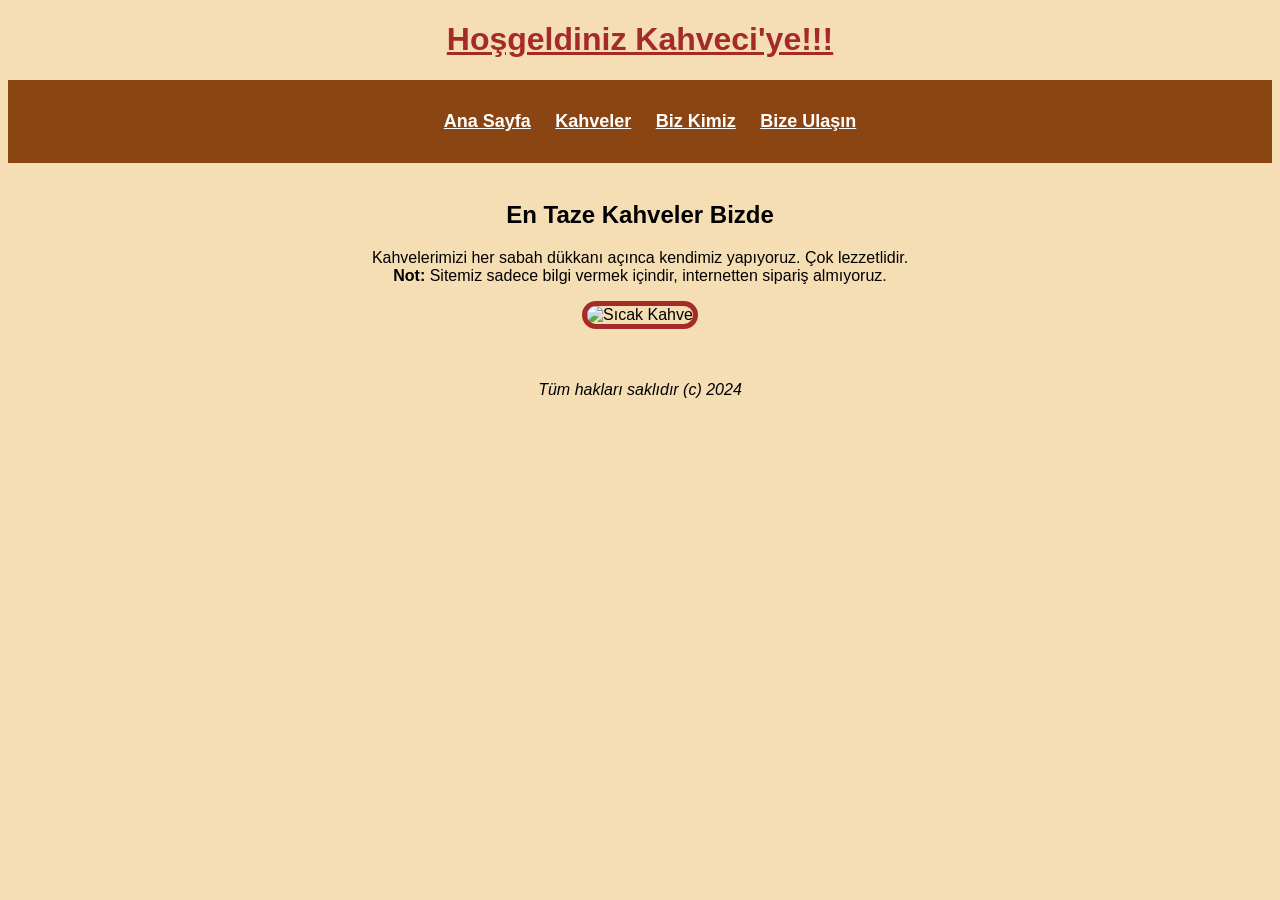
==== index.html @ 9e395629 "Add turk_kahvesi.jpg image file to the repository" ====
<!DOCTYPE html>
<html>
<head>
    <title>Benim Kahve Sitem</title>
    <link rel="stylesheet" type="text/css" href="style.css">
</head>
<body>

    <h1 id="ana-baslik">Hoşgeldiniz Kahveci'ye!!!</h1>

    <div class="menu-alani">
        <ul>
            <li><a href="index.html">Ana Sayfa</a></li>
            <li><a href="kahveler.html">Kahveler</a></li>
            <li><a href="hakkimizda.html">Biz Kimiz</a></li>
            <li><a href="iletisim.html">Bize Ulaşın</a></li>
        </ul>
    </div>

    <br>

    <h2>En Taze Kahveler Bizde</h2>
    <p>Kahvelerimizi her sabah dükkanı açınca kendimiz yapıyoruz. Çok lezzetlidir.<br>
    <b>Not:</b> Sitemiz sadece bilgi vermek içindir, internetten sipariş almıyoruz.</p>

    <img src="https://images.unsplash.com/photo-1497935586351-b67a49e012bf?w=400" alt="Sıcak Kahve">

    <br><br><br>
    
    <p><i>Tüm hakları saklıdır (c) 2024</i></p>

    <script src="script.js"></script>
</body>
</html>
---- style.css ----
body {
    background-color: wheat; 
    font-family: Arial;
    text-align: center; 
}

#ana-baslik {
    color: brown;
    text-decoration: underline;
}

.menu-alani {
    background-color: saddlebrown;
    padding: 15px;
}

ul li {
    display: inline; 
    margin-right: 20px;
}

a {
    color: white;
    font-size: 18px;
    font-weight: bold;
}

img {
    border: 5px solid brown;
    border-radius: 20px; 
}

/* Yeni eklenen tablo ayarları */
table {
    background-color: bisque;
    margin: auto; /* Ortalamak için internetten baktım */
    border-collapse: collapse;
}

th {
    background-color: burlywood;
    color: black;
    padding: 10px;
}

td {
    padding: 10px;
}

#siparis-butonu {
    background-color: gray;
    color: white;
    font-size: 16px;
    padding: 10px;
    cursor: pointer;
}
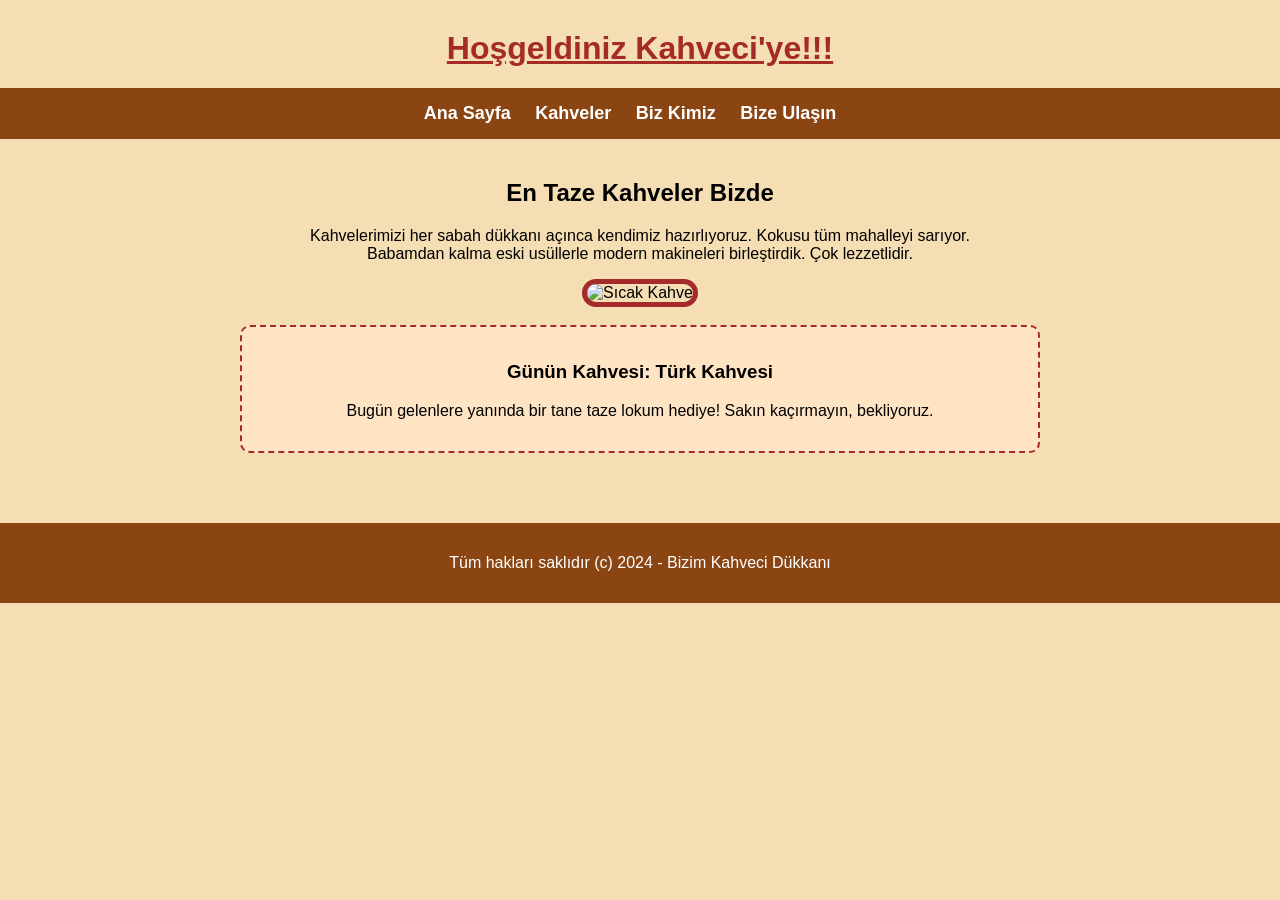
==== commit 1aedb1b7: "refactor: redesign website layout, update content, and implement functional contact form validation" ====
--- a/index.html
+++ b/index.html
@@ -1,9 +1,11 @@
 <!DOCTYPE html>
 <html>
+
 <head>
     <title>Benim Kahve Sitem</title>
     <link rel="stylesheet" type="text/css" href="style.css">
 </head>
+
 <body>
 
     <h1 id="ana-baslik">Hoşgeldiniz Kahveci'ye!!!</h1>
@@ -17,18 +19,26 @@
         </ul>
     </div>
 
-    <br>
+    <div class="icerik">
+        <h2>En Taze Kahveler Bizde</h2>
+        <p>Kahvelerimizi her sabah dükkanı açınca kendimiz hazırlıyoruz. Kokusu tüm mahalleyi sarıyor. <br>
+            Babamdan kalma eski usüllerle modern makineleri birleştirdik. Çok lezzetlidir.</p>
 
-    <h2>En Taze Kahveler Bizde</h2>
-    <p>Kahvelerimizi her sabah dükkanı açınca kendimiz yapıyoruz. Çok lezzetlidir.<br>
-    <b>Not:</b> Sitemiz sadece bilgi vermek içindir, internetten sipariş almıyoruz.</p>
+        <img src="https://images.unsplash.com/photo-1497935586351-b67a49e012bf?w=400" alt="Sıcak Kahve">
 
-    <img src="https://images.unsplash.com/photo-1497935586351-b67a49e012bf?w=400" alt="Sıcak Kahve">
+        <br><br>
 
-    <br><br><br>
-    
-    <p><i>Tüm hakları saklıdır (c) 2024</i></p>
+        <div style="background-color: bisque; border: 2px dashed brown; padding: 15px; border-radius: 10px;">
+            <h3>Günün Kahvesi: Türk Kahvesi</h3>
+            <p>Bugün gelenlere yanında bir tane taze lokum hediye! Sakın kaçırmayın, bekliyoruz.</p>
+        </div>
+    </div>
+
+    <footer>
+        <p>Tüm hakları saklıdır (c) 2024 - Bizim Kahveci Dükkanı</p>
+    </footer>
 
     <script src="script.js"></script>
 </body>
+
 </html>
--- a/style.css
+++ b/style.css
@@ -1,12 +1,15 @@
 body {
-    background-color: wheat; 
-    font-family: Arial;
-    text-align: center; 
+    background-color: wheat;
+    font-family: Arial, sans-serif;
+    text-align: center;
+    margin: 0;
+    padding: 0;
 }
 
 #ana-baslik {
     color: brown;
     text-decoration: underline;
+    margin-top: 30px;
 }
 
 .menu-alani {
@@ -14,8 +17,13 @@
     padding: 15px;
 }
 
+ul {
+    padding: 0;
+    margin: 0;
+}
+
 ul li {
-    display: inline; 
+    display: inline;
     margin-right: 20px;
 }
 
@@ -23,17 +31,24 @@
     color: white;
     font-size: 18px;
     font-weight: bold;
+    text-decoration: none;
+}
+
+a:hover {
+    text-decoration: underline;
+    color: yellow;
 }
 
 img {
     border: 5px solid brown;
-    border-radius: 20px; 
+    border-radius: 20px;
+    max-width: 100%;
+    height: auto;
 }
 
-/* Yeni eklenen tablo ayarları */
 table {
     background-color: bisque;
-    margin: auto; /* Ortalamak için internetten baktım */
+    margin: auto;
     border-collapse: collapse;
 }
 
@@ -48,9 +63,28 @@
 }
 
 #siparis-butonu {
-    background-color: gray;
+    background-color: brown;
     color: white;
     font-size: 16px;
-    padding: 10px;
+    padding: 10px 20px;
     cursor: pointer;
+    border: none;
+    border-radius: 5px;
+}
+
+#siparis-butonu:hover {
+    background-color: saddlebrown;
+}
+
+.icerik {
+    padding: 20px;
+    max-width: 800px;
+    margin: auto;
+}
+
+footer {
+    background-color: saddlebrown;
+    color: white;
+    padding: 15px;
+    margin-top: 50px;
 }
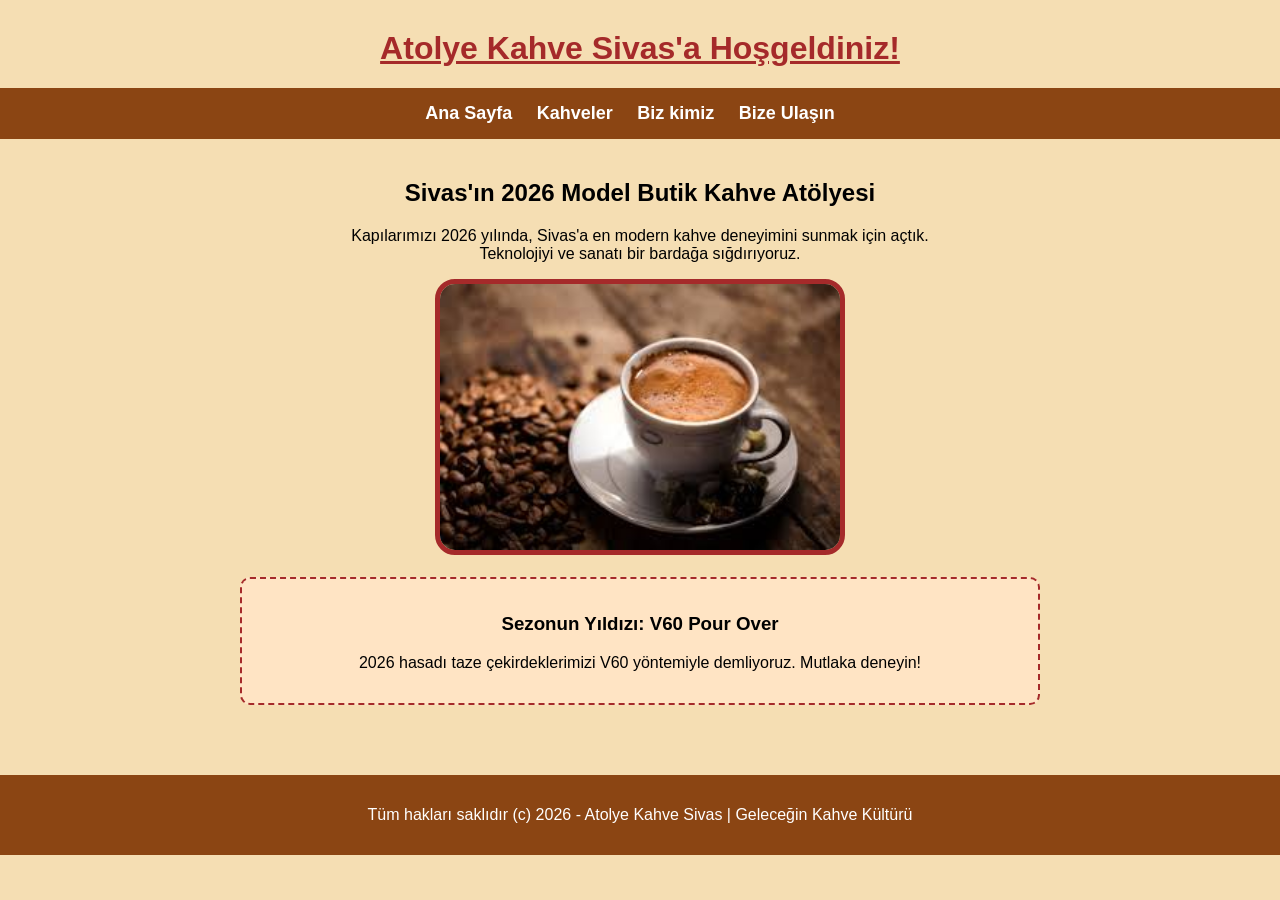
==== commit 5ec5f62c: "feat: rebrand website as Atolye Kahve Sivas with updated menu, assets, and messaging." ====
--- a/index.html
+++ b/index.html
@@ -2,40 +2,40 @@
 <html>
 
 <head>
-    <title>Benim Kahve Sitem</title>
+    <title>Atolye Kahve Sivas - 2026 Yeni Nesil Butik Kahve</title>
     <link rel="stylesheet" type="text/css" href="style.css">
 </head>
 
 <body>
 
-    <h1 id="ana-baslik">Hoşgeldiniz Kahveci'ye!!!</h1>
+    <h1 id="ana-baslik">Atolye Kahve Sivas'a Hoşgeldiniz!</h1>
 
     <div class="menu-alani">
         <ul>
             <li><a href="index.html">Ana Sayfa</a></li>
             <li><a href="kahveler.html">Kahveler</a></li>
-            <li><a href="hakkimizda.html">Biz Kimiz</a></li>
+            <li><a href="hakkimizda.html">Biz kimiz</a></li>
             <li><a href="iletisim.html">Bize Ulaşın</a></li>
         </ul>
     </div>
 
     <div class="icerik">
-        <h2>En Taze Kahveler Bizde</h2>
-        <p>Kahvelerimizi her sabah dükkanı açınca kendimiz hazırlıyoruz. Kokusu tüm mahalleyi sarıyor. <br>
-            Babamdan kalma eski usüllerle modern makineleri birleştirdik. Çok lezzetlidir.</p>
+        <h2>Sivas'ın 2026 Model Butik Kahve Atölyesi</h2>
+        <p>Kapılarımızı 2026 yılında, Sivas'a en modern kahve deneyimini sunmak için açtık. <br>
+            Teknolojiyi ve sanatı bir bardağa sığdırıyoruz.</p>
 
-        <img src="https://images.unsplash.com/photo-1497935586351-b67a49e012bf?w=400" alt="Sıcak Kahve">
+        <img src="turk_kahvesi.jpg" alt="Butik Kahve Çeşitleri" style="width: 400px;">
 
         <br><br>
 
         <div style="background-color: bisque; border: 2px dashed brown; padding: 15px; border-radius: 10px;">
-            <h3>Günün Kahvesi: Türk Kahvesi</h3>
-            <p>Bugün gelenlere yanında bir tane taze lokum hediye! Sakın kaçırmayın, bekliyoruz.</p>
+            <h3>Sezonun Yıldızı: V60 Pour Over</h3>
+            <p>2026 hasadı taze çekirdeklerimizi V60 yöntemiyle demliyoruz. Mutlaka deneyin!</p>
         </div>
     </div>
 
     <footer>
-        <p>Tüm hakları saklıdır (c) 2024 - Bizim Kahveci Dükkanı</p>
+        <p>Tüm hakları saklıdır (c) 2026 - Atolye Kahve Sivas | Geleceğin Kahve Kültürü</p>
     </footer>
 
     <script src="script.js"></script>
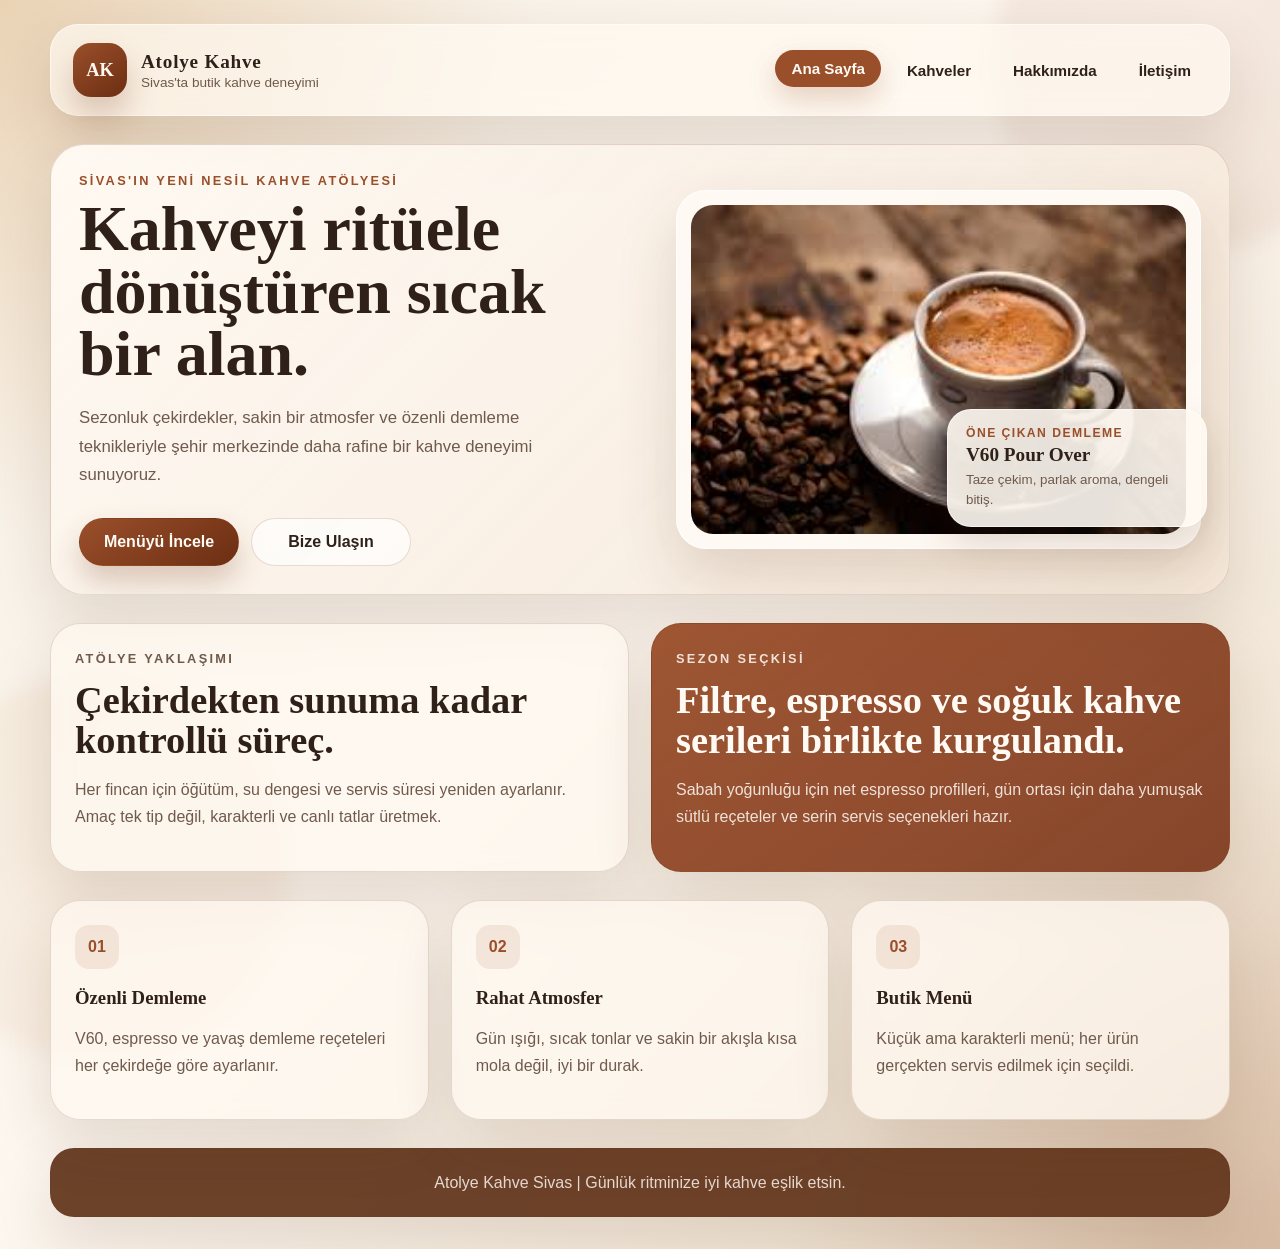
==== commit 3d5662c9: "refactor: modernize website layout and structure with responsive design and improved navigation comp" ====
--- a/index.html
+++ b/index.html
@@ -1,44 +1,105 @@
 <!DOCTYPE html>
-<html>
+<html lang="tr">
+<head>
+    <meta charset="UTF-8">
+    <meta name="viewport" content="width=device-width, initial-scale=1.0">
+    <title>Atolye Kahve Sivas | Butik Kahve Deneyimi</title>
+    <link rel="stylesheet" href="style.css">
+</head>
+<body class="page-home">
+    <div class="site-shell">
+        <header class="site-header" data-reveal="fade-down">
+            <a class="brand" href="index.html">
+                <span class="brand-mark">AK</span>
+                <span>
+                    <strong>Atolye Kahve</strong>
+                    <small>Sivas'ta butik kahve deneyimi</small>
+                </span>
+            </a>
 
-<head>
-    <title>Atolye Kahve Sivas - 2026 Yeni Nesil Butik Kahve</title>
-    <link rel="stylesheet" type="text/css" href="style.css">
-</head>
+            <nav class="menu-alani" aria-label="Ana menü">
+                <ul>
+                    <li><a class="is-active" href="index.html">Ana Sayfa</a></li>
+                    <li><a href="kahveler.html">Kahveler</a></li>
+                    <li><a href="hakkimizda.html">Hakkımızda</a></li>
+                    <li><a href="iletisim.html">İletişim</a></li>
+                </ul>
+            </nav>
+        </header>
 
-<body>
+        <main>
+            <section class="hero" data-reveal="fade-up">
+                <div class="hero-copy">
+                    <p class="eyebrow">Sivas'ın yeni nesil kahve atölyesi</p>
+                    <h1 id="ana-baslik">Kahveyi ritüele dönüştüren sıcak bir alan.</h1>
+                    <p class="hero-text">
+                        Sezonluk çekirdekler, sakin bir atmosfer ve özenli demleme teknikleriyle
+                        şehir merkezinde daha rafine bir kahve deneyimi sunuyoruz.
+                    </p>
+                    <div class="hero-actions">
+                        <a class="button button-primary" href="kahveler.html">Menüyü İncele</a>
+                        <a class="button button-secondary" href="iletisim.html">Bize Ulaşın</a>
+                    </div>
+                </div>
 
-    <h1 id="ana-baslik">Atolye Kahve Sivas'a Hoşgeldiniz!</h1>
+                <div class="hero-visual">
+                    <div class="image-card">
+                        <img src="turk_kahvesi.jpg" alt="Atolye Kahve'de servis edilen kahve çeşitleri">
+                    </div>
+                    <div class="floating-note">
+                        <span>Öne çıkan demleme</span>
+                        <strong>V60 Pour Over</strong>
+                        <small>Taze çekim, parlak aroma, dengeli bitiş.</small>
+                    </div>
+                </div>
+            </section>
 
-    <div class="menu-alani">
-        <ul>
-            <li><a href="index.html">Ana Sayfa</a></li>
-            <li><a href="kahveler.html">Kahveler</a></li>
-            <li><a href="hakkimizda.html">Biz kimiz</a></li>
-            <li><a href="iletisim.html">Bize Ulaşın</a></li>
-        </ul>
+            <section class="info-grid" data-reveal="fade-up">
+                <article class="panel">
+                    <p class="panel-kicker">Atölye yaklaşımı</p>
+                    <h2>Çekirdekten sunuma kadar kontrollü süreç.</h2>
+                    <p>
+                        Her fincan için öğütüm, su dengesi ve servis süresi yeniden ayarlanır.
+                        Amaç tek tip değil, karakterli ve canlı tatlar üretmek.
+                    </p>
+                </article>
+
+                <article class="panel accent-panel">
+                    <p class="panel-kicker">Sezon seçkisi</p>
+                    <h2>Filtre, espresso ve soğuk kahve serileri birlikte kurgulandı.</h2>
+                    <p>
+                        Sabah yoğunluğu için net espresso profilleri, gün ortası için daha yumuşak
+                        sütlü reçeteler ve serin servis seçenekleri hazır.
+                    </p>
+                </article>
+            </section>
+
+            <section class="feature-grid">
+                <article class="feature-card" data-reveal="fade-up">
+                    <span class="feature-index">01</span>
+                    <h3>Özenli Demleme</h3>
+                    <p>V60, espresso ve yavaş demleme reçeteleri her çekirdeğe göre ayarlanır.</p>
+                </article>
+
+                <article class="feature-card" data-reveal="fade-up" data-delay="120">
+                    <span class="feature-index">02</span>
+                    <h3>Rahat Atmosfer</h3>
+                    <p>Gün ışığı, sıcak tonlar ve sakin bir akışla kısa mola değil, iyi bir durak.</p>
+                </article>
+
+                <article class="feature-card" data-reveal="fade-up" data-delay="240">
+                    <span class="feature-index">03</span>
+                    <h3>Butik Menü</h3>
+                    <p>Küçük ama karakterli menü; her ürün gerçekten servis edilmek için seçildi.</p>
+                </article>
+            </section>
+        </main>
+
+        <footer>
+            <p>Atolye Kahve Sivas | Günlük ritminize iyi kahve eşlik etsin.</p>
+        </footer>
     </div>
-
-    <div class="icerik">
-        <h2>Sivas'ın 2026 Model Butik Kahve Atölyesi</h2>
-        <p>Kapılarımızı 2026 yılında, Sivas'a en modern kahve deneyimini sunmak için açtık. <br>
-            Teknolojiyi ve sanatı bir bardağa sığdırıyoruz.</p>
-
-        <img src="turk_kahvesi.jpg" alt="Butik Kahve Çeşitleri" style="width: 400px;">
-
-        <br><br>
-
-        <div style="background-color: bisque; border: 2px dashed brown; padding: 15px; border-radius: 10px;">
-            <h3>Sezonun Yıldızı: V60 Pour Over</h3>
-            <p>2026 hasadı taze çekirdeklerimizi V60 yöntemiyle demliyoruz. Mutlaka deneyin!</p>
-        </div>
-    </div>
-
-    <footer>
-        <p>Tüm hakları saklıdır (c) 2026 - Atolye Kahve Sivas | Geleceğin Kahve Kültürü</p>
-    </footer>
 
     <script src="script.js"></script>
 </body>
-
-</html>+</html>
--- a/style.css
+++ b/style.css
@@ -1,90 +1,665 @@
+:root {
+    --bg: #f6efe4;
+    --bg-deep: #eadbc6;
+    --surface: rgba(255, 249, 241, 0.74);
+    --surface-strong: #fff9f1;
+    --line: rgba(103, 60, 32, 0.16);
+    --text: #2f2119;
+    --muted: #6f5a4c;
+    --accent: #9a4f2b;
+    --accent-strong: #6c2e12;
+    --accent-soft: #d7a46a;
+    --shadow: 0 24px 60px rgba(80, 44, 17, 0.14);
+}
+
+* {
+    box-sizing: border-box;
+}
+
+html {
+    scroll-behavior: smooth;
+}
+
 body {
-    background-color: wheat;
-    font-family: Arial, sans-serif;
-    text-align: center;
+    margin: 0;
+    min-height: 100vh;
+    color: var(--text);
+    font-family: "Trebuchet MS", "Lucida Sans Unicode", "Lucida Grande", sans-serif;
+    background:
+        radial-gradient(circle at top left, rgba(214, 165, 104, 0.38), transparent 30%),
+        radial-gradient(circle at bottom right, rgba(154, 79, 43, 0.24), transparent 28%),
+        linear-gradient(135deg, var(--bg) 0%, #fdf7f0 48%, var(--bg-deep) 100%);
+    overflow-x: hidden;
+}
+
+body::before,
+body::after {
+    content: "";
+    position: fixed;
+    z-index: -1;
+    width: 24rem;
+    height: 24rem;
+    border-radius: 50%;
+    filter: blur(10px);
+    opacity: 0.4;
+    animation: floatBlob 14s ease-in-out infinite;
+}
+
+body::before {
+    top: -8rem;
+    right: -6rem;
+    background: rgba(154, 79, 43, 0.18);
+}
+
+body::after {
+    bottom: -10rem;
+    left: -6rem;
+    background: rgba(215, 164, 106, 0.24);
+    animation-delay: -7s;
+}
+
+.site-shell {
+    width: min(1180px, calc(100% - 32px));
+    margin: 0 auto;
+    padding: 24px 0 32px;
+}
+
+.site-header {
+    display: flex;
+    align-items: center;
+    justify-content: space-between;
+    gap: 20px;
+    margin-bottom: 28px;
+    padding: 18px 22px;
+    border: 1px solid rgba(255, 255, 255, 0.55);
+    border-radius: 28px;
+    background: rgba(255, 249, 241, 0.68);
+    backdrop-filter: blur(14px);
+    box-shadow: var(--shadow);
+}
+
+.brand {
+    display: inline-flex;
+    align-items: center;
+    gap: 14px;
+    color: var(--text);
+    text-decoration: none;
+}
+
+.brand strong,
+.brand small {
+    display: block;
+}
+
+.brand strong {
+    font-family: "Palatino Linotype", "Book Antiqua", Palatino, serif;
+    font-size: 1.2rem;
+    letter-spacing: 0.04em;
+}
+
+.brand small {
+    margin-top: 2px;
+    color: var(--muted);
+    font-size: 0.85rem;
+}
+
+.brand-mark {
+    display: grid;
+    place-items: center;
+    width: 54px;
+    height: 54px;
+    border-radius: 18px;
+    background: linear-gradient(145deg, var(--accent), var(--accent-strong));
+    color: #fff8f1;
+    font-family: "Palatino Linotype", "Book Antiqua", Palatino, serif;
+    font-size: 1.15rem;
+    font-weight: 700;
+    box-shadow: 0 18px 32px rgba(108, 46, 18, 0.24);
+}
+
+.menu-alani ul {
+    display: flex;
+    flex-wrap: wrap;
+    align-items: center;
+    justify-content: center;
+    gap: 10px;
     margin: 0;
     padding: 0;
+    list-style: none;
+}
+
+.menu-alani a {
+    display: inline-flex;
+    align-items: center;
+    justify-content: center;
+    padding: 10px 16px;
+    border-radius: 999px;
+    color: var(--text);
+    text-decoration: none;
+    font-size: 0.95rem;
+    font-weight: 700;
+    transition: transform 180ms ease, background-color 180ms ease, color 180ms ease, box-shadow 180ms ease;
+}
+
+.menu-alani a:hover,
+.menu-alani a:focus-visible,
+.menu-alani a.is-active {
+    background: var(--accent);
+    color: #fffaf3;
+    box-shadow: 0 12px 28px rgba(154, 79, 43, 0.24);
+    transform: translateY(-2px);
+}
+
+main {
+    display: grid;
+    gap: 28px;
+}
+
+.hero,
+.story-grid,
+.contact-grid {
+    display: grid;
+    grid-template-columns: repeat(2, minmax(0, 1fr));
+    gap: 24px;
+    align-items: center;
+}
+
+.page-intro,
+.panel,
+.coffee-card,
+.feature-card,
+.contact-card,
+.timeline-card,
+.hero,
+.info-grid .panel {
+    position: relative;
+    overflow: hidden;
+}
+
+.hero {
+    padding: 28px;
+    border: 1px solid var(--line);
+    border-radius: 34px;
+    background: linear-gradient(135deg, rgba(255, 250, 244, 0.96), rgba(244, 230, 214, 0.85));
+    box-shadow: var(--shadow);
+}
+
+.hero::after,
+.panel::after,
+.coffee-card::after,
+.contact-card::after {
+    content: "";
+    position: absolute;
+    inset: auto -15% -60% auto;
+    width: 160px;
+    height: 160px;
+    border-radius: 50%;
+    background: radial-gradient(circle, rgba(215, 164, 106, 0.24), transparent 70%);
+    pointer-events: none;
+}
+
+.eyebrow,
+.panel-kicker,
+.coffee-type {
+    margin: 0 0 10px;
+    color: var(--accent);
+    font-size: 0.8rem;
+    font-weight: 800;
+    letter-spacing: 0.18em;
+    text-transform: uppercase;
+}
+
+#ana-baslik,
+h2,
+h3 {
+    margin: 0;
+    font-family: "Palatino Linotype", "Book Antiqua", Palatino, serif;
 }
 
 #ana-baslik {
-    color: brown;
-    text-decoration: underline;
-    margin-top: 30px;
-}
-
-.menu-alani {
-    background-color: saddlebrown;
-    padding: 15px;
-}
-
-ul {
-    padding: 0;
+    font-size: clamp(2.2rem, 5vw, 4.5rem);
+    line-height: 0.98;
+}
+
+.hero-text,
+.panel p,
+.coffee-copy p,
+.feature-card p,
+.timeline-card p,
+.contact-card p,
+footer p {
+    color: var(--muted);
+    line-height: 1.7;
+}
+
+.hero-text {
+    max-width: 56ch;
+    margin: 18px 0 0;
+    font-size: 1.05rem;
+}
+
+.hero-actions {
+    display: flex;
+    flex-wrap: wrap;
+    gap: 12px;
+    margin-top: 28px;
+}
+
+.button {
+    display: inline-flex;
+    align-items: center;
+    justify-content: center;
+    min-width: 160px;
+    padding: 14px 20px;
+    border-radius: 999px;
+    border: 1px solid transparent;
+    text-decoration: none;
+    font-weight: 700;
+    transition: transform 180ms ease, box-shadow 180ms ease, border-color 180ms ease, background-color 180ms ease;
+}
+
+.button:hover,
+.button:focus-visible,
+#siparis-butonu:hover,
+#siparis-butonu:focus-visible {
+    transform: translateY(-3px);
+}
+
+.button-primary,
+#siparis-butonu {
+    background: linear-gradient(145deg, var(--accent), var(--accent-strong));
+    color: #fffaf4;
+    box-shadow: 0 16px 30px rgba(108, 46, 18, 0.24);
+}
+
+.button-secondary {
+    border-color: rgba(154, 79, 43, 0.2);
+    background: rgba(255, 255, 255, 0.65);
+    color: var(--text);
+}
+
+.hero-visual {
+    position: relative;
+    padding-left: 24px;
+}
+
+.image-card {
+    border-radius: 30px;
+    background: rgba(255, 251, 246, 0.86);
+    padding: 14px;
+    border: 1px solid rgba(255, 255, 255, 0.8);
+    box-shadow: 0 24px 60px rgba(78, 41, 16, 0.16);
+}
+
+img {
+    display: block;
+    width: 100%;
+    height: auto;
+    border-radius: 22px;
+    object-fit: cover;
+}
+
+.floating-note {
+    position: absolute;
+    right: -6px;
+    bottom: 22px;
+    display: grid;
+    gap: 4px;
+    width: min(260px, 80%);
+    padding: 16px 18px;
+    border: 1px solid rgba(255, 255, 255, 0.6);
+    border-radius: 24px;
+    background: rgba(255, 250, 242, 0.9);
+    box-shadow: 0 18px 36px rgba(86, 49, 22, 0.16);
+    animation: floatCard 6s ease-in-out infinite;
+}
+
+.floating-note span {
+    color: var(--accent);
+    font-size: 0.76rem;
+    font-weight: 800;
+    letter-spacing: 0.12em;
+    text-transform: uppercase;
+}
+
+.floating-note strong {
+    font-family: "Palatino Linotype", "Book Antiqua", Palatino, serif;
+    font-size: 1.2rem;
+}
+
+.floating-note small {
+    color: var(--muted);
+    line-height: 1.5;
+}
+
+.info-grid,
+.feature-grid,
+.menu-grid,
+.timeline {
+    display: grid;
+    gap: 22px;
+}
+
+.info-grid {
+    grid-template-columns: repeat(2, minmax(0, 1fr));
+}
+
+.panel,
+.feature-card,
+.coffee-card,
+.contact-card,
+.timeline-card,
+.page-intro {
+    padding: 24px;
+    border: 1px solid var(--line);
+    border-radius: 30px;
+    background: var(--surface);
+    backdrop-filter: blur(10px);
+    box-shadow: var(--shadow);
+}
+
+.accent-panel {
+    background: linear-gradient(145deg, rgba(154, 79, 43, 0.96), rgba(122, 52, 24, 0.9));
+}
+
+.accent-panel,
+.accent-panel p,
+.accent-panel h2,
+.accent-panel .panel-kicker {
+    color: #fffaf4;
+}
+
+.accent-panel p {
+    opacity: 0.86;
+}
+
+.feature-grid {
+    grid-template-columns: repeat(3, minmax(0, 1fr));
+}
+
+.feature-card {
+    min-height: 220px;
+    transition: transform 220ms ease, box-shadow 220ms ease, border-color 220ms ease;
+}
+
+.feature-card:hover,
+.coffee-card:hover,
+.timeline-card:hover,
+.panel:hover,
+.contact-card:hover {
+    transform: translateY(-6px);
+    box-shadow: 0 28px 60px rgba(79, 41, 17, 0.18);
+    border-color: rgba(154, 79, 43, 0.22);
+}
+
+.feature-index,
+.timeline-card span {
+    display: inline-flex;
+    align-items: center;
+    justify-content: center;
+    width: 44px;
+    height: 44px;
+    margin-bottom: 18px;
+    border-radius: 14px;
+    background: rgba(154, 79, 43, 0.1);
+    color: var(--accent);
+    font-weight: 800;
+}
+
+.menu-grid {
+    grid-template-columns: repeat(2, minmax(0, 1fr));
+}
+
+.coffee-card {
+    display: grid;
+    gap: 16px;
+    transition: transform 220ms ease, box-shadow 220ms ease, border-color 220ms ease;
+}
+
+.coffee-card img {
+    aspect-ratio: 16 / 10;
+}
+
+.coffee-copy {
+    display: grid;
+    gap: 10px;
+}
+
+.coffee-copy h2,
+.panel h2,
+.contact-card h2,
+.page-intro h1 {
+    font-size: clamp(1.7rem, 3vw, 2.5rem);
+    line-height: 1.05;
+}
+
+.price {
+    display: inline-flex;
+    width: fit-content;
+    padding: 10px 14px;
+    border-radius: 999px;
+    background: rgba(154, 79, 43, 0.1);
+    color: var(--accent-strong);
+    font-weight: 800;
+}
+
+.timeline {
+    grid-template-columns: repeat(3, minmax(0, 1fr));
+}
+
+.timeline-card {
+    transition: transform 220ms ease, box-shadow 220ms ease;
+}
+
+.contact-list {
+    display: grid;
+    gap: 16px;
+    margin-top: 24px;
+}
+
+.contact-list div {
+    padding-bottom: 14px;
+    border-bottom: 1px solid rgba(103, 60, 32, 0.1);
+}
+
+.contact-list span {
+    display: block;
+    margin-bottom: 6px;
+    color: var(--muted);
+    font-size: 0.84rem;
+    text-transform: uppercase;
+    letter-spacing: 0.1em;
+}
+
+.contact-card {
+    display: grid;
+    gap: 12px;
+}
+
+label {
+    font-size: 0.92rem;
+    font-weight: 700;
+}
+
+input,
+textarea {
+    width: 100%;
+    padding: 14px 16px;
+    border: 1px solid rgba(103, 60, 32, 0.16);
+    border-radius: 16px;
+    background: rgba(255, 255, 255, 0.72);
+    color: var(--text);
+    font: inherit;
+    transition: border-color 180ms ease, box-shadow 180ms ease, transform 180ms ease;
+}
+
+input:focus,
+textarea:focus {
+    outline: none;
+    border-color: rgba(154, 79, 43, 0.42);
+    box-shadow: 0 0 0 4px rgba(154, 79, 43, 0.08);
+    transform: translateY(-1px);
+}
+
+textarea {
+    min-height: 150px;
+    resize: vertical;
+}
+
+#siparis-butonu {
+    width: fit-content;
+    margin-top: 4px;
+    padding: 14px 20px;
+    border: 0;
+    border-radius: 999px;
+    font: inherit;
+    font-weight: 800;
+    cursor: pointer;
+    transition: transform 180ms ease, box-shadow 180ms ease, opacity 180ms ease;
+}
+
+footer {
+    margin-top: 28px;
+    padding: 20px 24px;
+    border: 1px solid var(--line);
+    border-radius: 24px;
+    background: rgba(99, 55, 29, 0.94);
+    box-shadow: var(--shadow);
+}
+
+footer p {
     margin: 0;
-}
-
-ul li {
-    display: inline;
-    margin-right: 20px;
-}
-
-a {
-    color: white;
-    font-size: 18px;
-    font-weight: bold;
-    text-decoration: none;
-}
-
-a:hover {
-    text-decoration: underline;
-    color: yellow;
-}
-
-img {
-    border: 5px solid brown;
-    border-radius: 20px;
-    max-width: 100%;
-    height: auto;
-}
-
-table {
-    background-color: bisque;
-    margin: auto;
-    border-collapse: collapse;
-}
-
-th {
-    background-color: burlywood;
-    color: black;
-    padding: 10px;
-}
-
-td {
-    padding: 10px;
-}
-
-#siparis-butonu {
-    background-color: brown;
-    color: white;
-    font-size: 16px;
-    padding: 10px 20px;
-    cursor: pointer;
-    border: none;
-    border-radius: 5px;
-}
-
-#siparis-butonu:hover {
-    background-color: saddlebrown;
-}
-
-.icerik {
-    padding: 20px;
-    max-width: 800px;
-    margin: auto;
-}
-
-footer {
-    background-color: saddlebrown;
-    color: white;
-    padding: 15px;
-    margin-top: 50px;
-}+    color: rgba(255, 248, 241, 0.84);
+    text-align: center;
+}
+
+[data-reveal] {
+    opacity: 0;
+    transform: translateY(28px);
+    transition:
+        opacity 700ms ease,
+        transform 700ms cubic-bezier(0.2, 1, 0.24, 1);
+    transition-delay: var(--reveal-delay, 0ms);
+}
+
+[data-reveal="fade-left"] {
+    transform: translateX(36px);
+}
+
+[data-reveal="fade-right"] {
+    transform: translateX(-36px);
+}
+
+[data-reveal="fade-down"] {
+    transform: translateY(-24px);
+}
+
+[data-reveal].is-visible {
+    opacity: 1;
+    transform: translate(0, 0);
+}
+
+@keyframes floatCard {
+    0%,
+    100% {
+        transform: translateY(0);
+    }
+    50% {
+        transform: translateY(-10px);
+    }
+}
+
+@keyframes floatBlob {
+    0%,
+    100% {
+        transform: translate3d(0, 0, 0) scale(1);
+    }
+    50% {
+        transform: translate3d(0, 24px, 0) scale(1.08);
+    }
+}
+
+@media (max-width: 960px) {
+    .site-header,
+    .hero,
+    .story-grid,
+    .contact-grid,
+    .info-grid,
+    .feature-grid,
+    .menu-grid,
+    .timeline {
+        grid-template-columns: 1fr;
+    }
+
+    .site-header {
+        justify-items: center;
+        text-align: center;
+    }
+
+    .site-header,
+    .hero {
+        display: grid;
+    }
+
+    .hero-visual {
+        padding-left: 0;
+    }
+
+    .floating-note {
+        right: 12px;
+        bottom: 12px;
+    }
+}
+
+@media (max-width: 640px) {
+    .site-shell {
+        width: min(100% - 20px, 1180px);
+        padding-top: 12px;
+    }
+
+    .site-header,
+    .hero,
+    .panel,
+    .feature-card,
+    .coffee-card,
+    .contact-card,
+    .timeline-card,
+    .page-intro,
+    footer {
+        padding: 20px;
+        border-radius: 24px;
+    }
+
+    #ana-baslik {
+        font-size: clamp(1.9rem, 10vw, 3.2rem);
+    }
+
+    .button,
+    #siparis-butonu {
+        width: 100%;
+    }
+
+    .floating-note {
+        position: static;
+        width: 100%;
+        margin-top: 14px;
+    }
+}
+
+@media (prefers-reduced-motion: reduce) {
+    html {
+        scroll-behavior: auto;
+    }
+
+    *,
+    *::before,
+    *::after {
+        animation: none !important;
+        transition: none !important;
+    }
+
+    [data-reveal] {
+        opacity: 1;
+        transform: none;
+    }
+}
